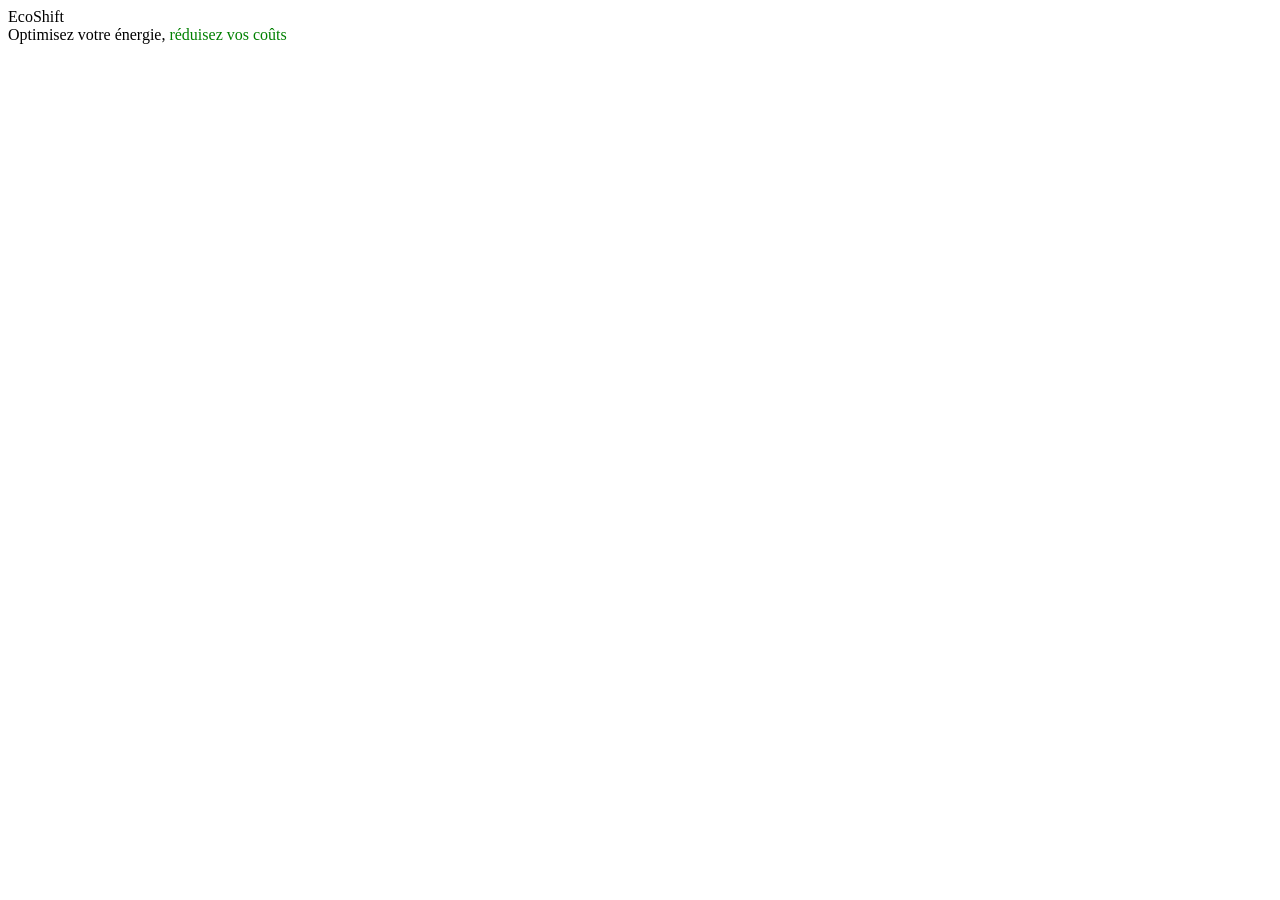
==== Lumio-App/src/main/resources/templates/register.html @ 826e2278 "Add git lumio project to Github" ====
<!DOCTYPE html>
<html lang="en">

<head>
    <meta charset="UTF-8">
    <meta name="viewport" content="width=device-width, initial-scale=1.0">
    <title>S'inscrire</title>
</head>

<body>
    <header></header>
    <section>
        <div class="register-description" style="display: flex; flex-direction: column; align-items: left;">
            <div class="register-logo">EcoShift</div>
            <div class="register-title"></div>
            <div class="register-content"> <span>Optimisez votre énergie, </span><span style="color: green;">réduisez
                    vos coûts</span> </div>
        </div>
        <div class="register-form"></div>
    </section>

</body>

</html>
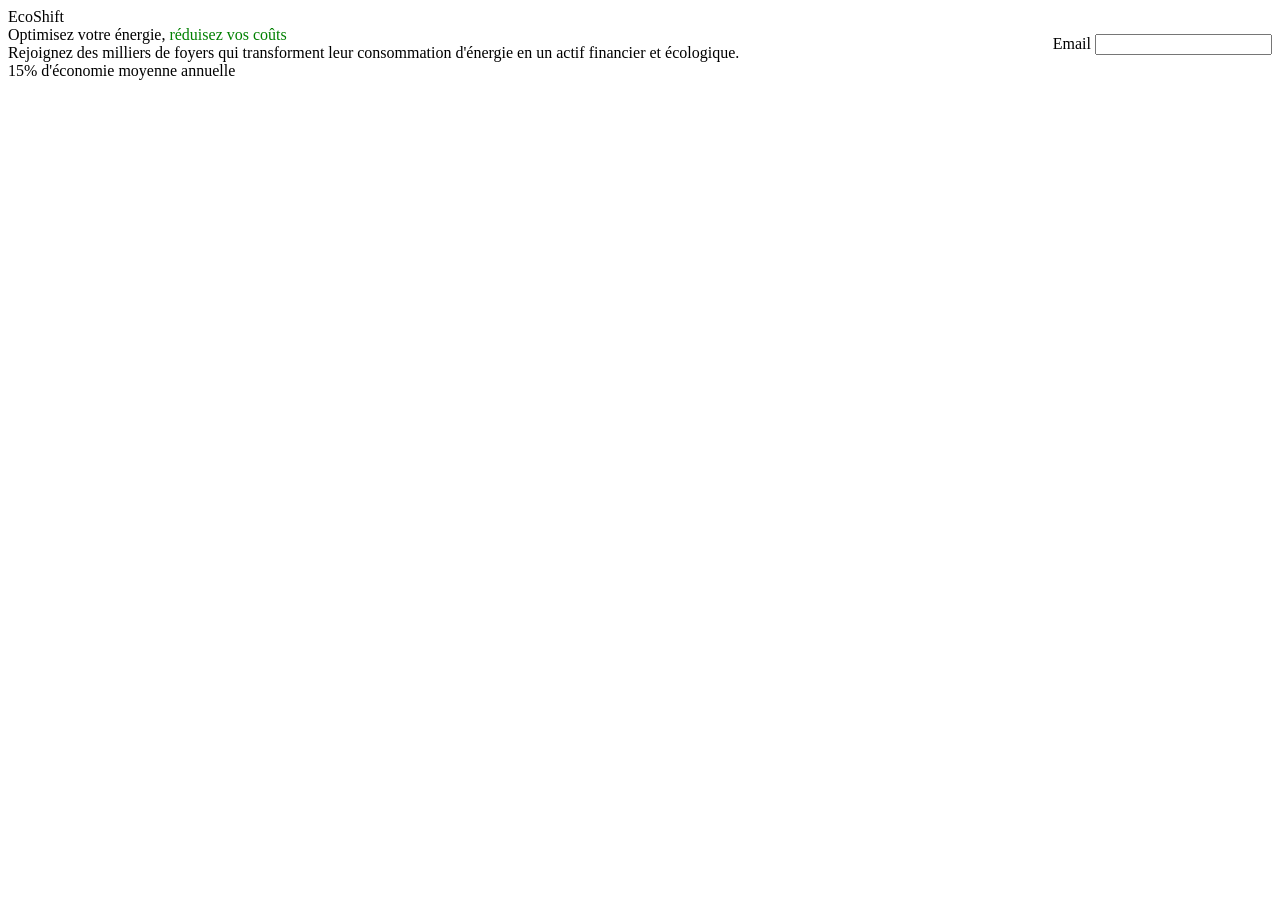
==== commit 3ec0f1b9: "Work on register page" ====
--- a/Lumio-App/src/main/resources/templates/register.html
+++ b/Lumio-App/src/main/resources/templates/register.html
@@ -9,14 +9,26 @@
 
 <body>
     <header></header>
-    <section>
+    <section class="register-container" style="display: flex; flex-direction: row; justify-content: space-between; align-items: center;">
         <div class="register-description" style="display: flex; flex-direction: column; align-items: left;">
             <div class="register-logo">EcoShift</div>
             <div class="register-title"></div>
             <div class="register-content"> <span>Optimisez votre énergie, </span><span style="color: green;">réduisez
                     vos coûts</span> </div>
+            <div class="register-text-description">Rejoignez des milliers de foyers qui transforment leur consommation d'énergie
+                en un actif financier et écologique.</div>
+            <div class="register-rewards">
+                <div></div>
+                <div>15% d'économie moyenne annuelle</div>
+            </div>
         </div>
-        <div class="register-form"></div>
+        
+        <div class="register-form">
+            <form>
+                <label for="email">Email</label>
+                <input type="text" id="email" name="email" required>
+            </form>
+        </div>
     </section>
 
 </body>
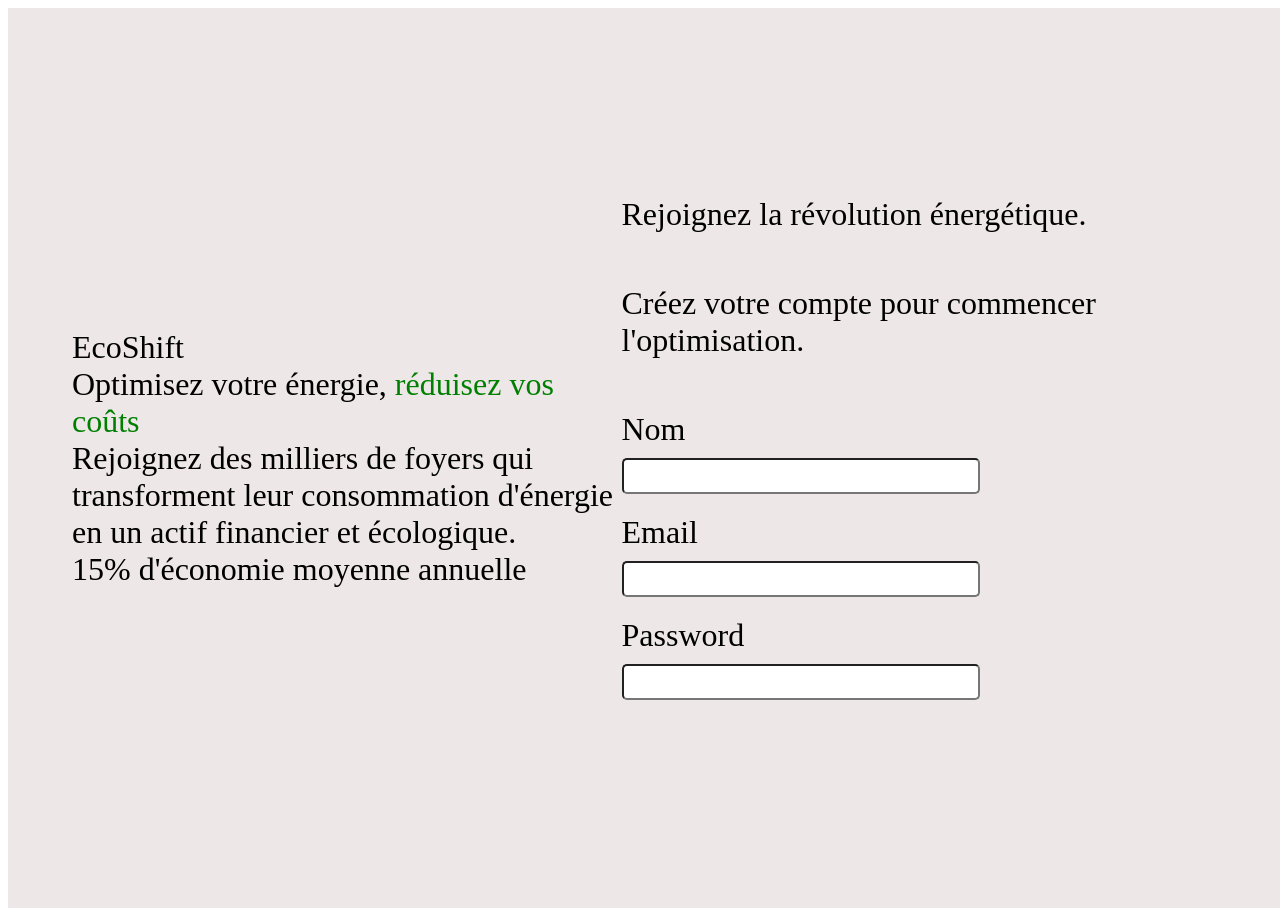
==== commit 1d6f8566: "Working on the register page" ====
--- a/Lumio-App/src/main/resources/templates/register.html
+++ b/Lumio-App/src/main/resources/templates/register.html
@@ -4,29 +4,49 @@
 <head>
     <meta charset="UTF-8">
     <meta name="viewport" content="width=device-width, initial-scale=1.0">
+    <link rel="stylesheet" href="../static/style/register.css" th:href="@{/style/register.css}" />
     <title>S'inscrire</title>
 </head>
 
 <body>
     <header></header>
-    <section class="register-container" style="display: flex; flex-direction: row; justify-content: space-between; align-items: center;">
+    <section class="register-container"
+        style="display: flex; flex-direction: row; justify-content: space-between; align-items: center;">
         <div class="register-description" style="display: flex; flex-direction: column; align-items: left;">
             <div class="register-logo">EcoShift</div>
             <div class="register-title"></div>
             <div class="register-content"> <span>Optimisez votre énergie, </span><span style="color: green;">réduisez
                     vos coûts</span> </div>
-            <div class="register-text-description">Rejoignez des milliers de foyers qui transforment leur consommation d'énergie
+            <div class="register-text-description">Rejoignez des milliers de foyers qui transforment leur consommation
+                d'énergie
                 en un actif financier et écologique.</div>
             <div class="register-rewards">
                 <div></div>
                 <div>15% d'économie moyenne annuelle</div>
             </div>
         </div>
-        
+
         <div class="register-form">
+            <div class="form-register-description">
+                Rejoignez la révolution énergétique.
+            </div>
+            <div class="form-register-content">
+                <p>Créez votre compte pour commencer l'optimisation. </p>
+            </div>
             <form>
-                <label for="email">Email</label>
-                <input type="text" id="email" name="email" required>
+                <div>
+                    <label for="name">Nom</label> <br />
+                    <input type="name" id="name" required />
+                </div>
+                <div>
+                    <label for="email">Email</label> <br />
+                    <input type="text" id="email" name="email" required />
+                </div>
+                <div>
+                    <label for="password">Password</label> <br />
+                    <input type="password" name="password" required />
+                </div>
+
             </form>
         </div>
     </section>
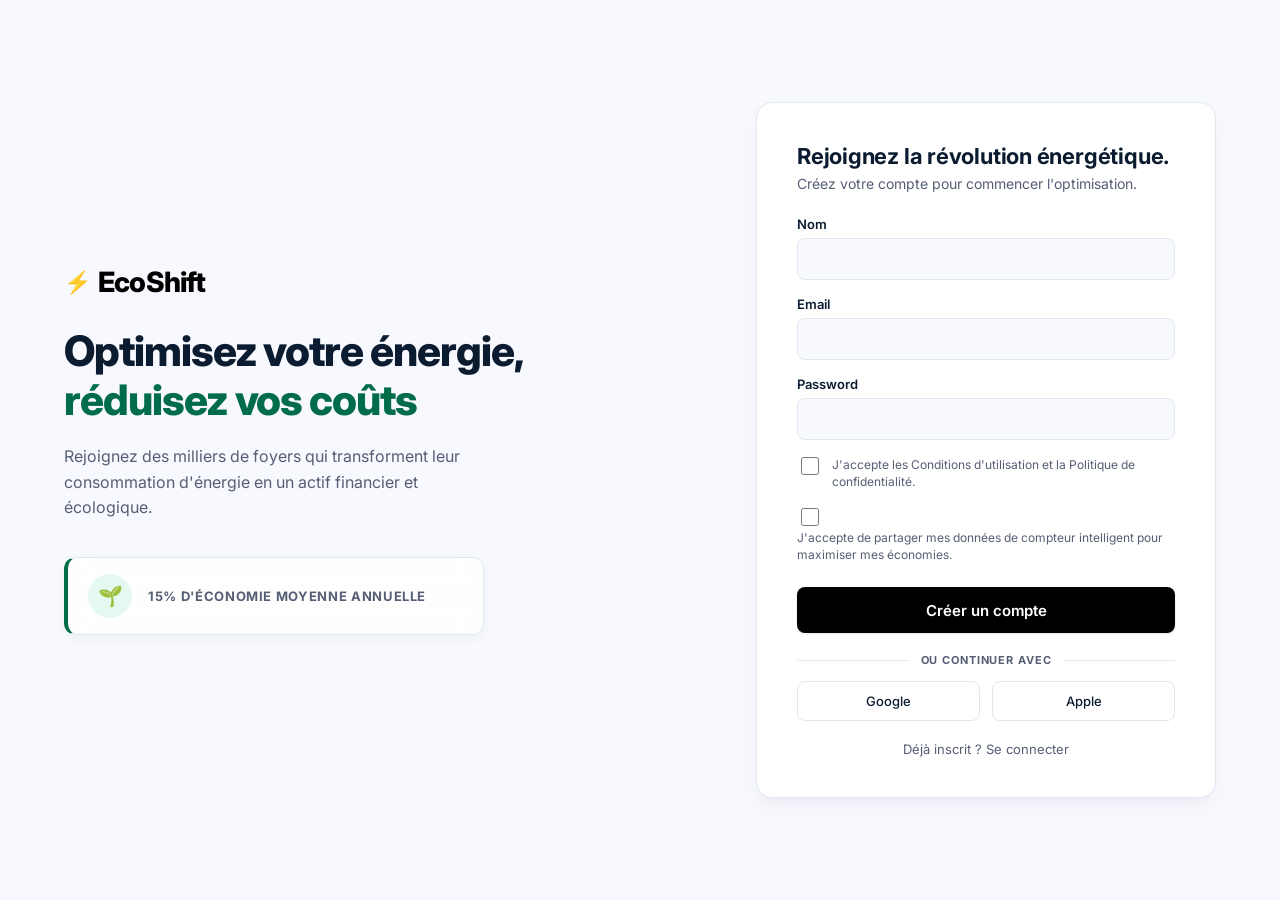
==== commit e70fca10: "Work on progress - Achieve CSS from register page" ====
--- a/Lumio-App/src/main/resources/templates/register.html
+++ b/Lumio-App/src/main/resources/templates/register.html
@@ -46,7 +46,28 @@
                     <label for="password">Password</label> <br />
                     <input type="password" name="password" required />
                 </div>
-
+                <div class="condition-of-use">
+                    <span><input type="checkbox" class="condition-accepted" /></span>
+                    <span>J'accepte les Conditions d'utilisation et la Politique de confidentialité.</span>
+                </div>
+                <div class="share-data">
+                    <span><input type="checkbox" class="share-data" />
+                        J'accepte de partager mes données de compteur intelligent pour maximiser mes économies.</span>
+                </div>
+                <button class="create-account" type="submit">Créer un compte</button>
+                <div class="connect-method">
+                    <div>
+                        <span>OU CONTINUER AVEC</span>
+                    </div>
+                    <div>
+                        <div></div>
+                        <div></div>
+                    </div>
+                    <div>
+                        <div>Déjà inscrit ? Se connecter</div>
+                    </div>
+                    
+                </div>
             </form>
         </div>
     </section>
